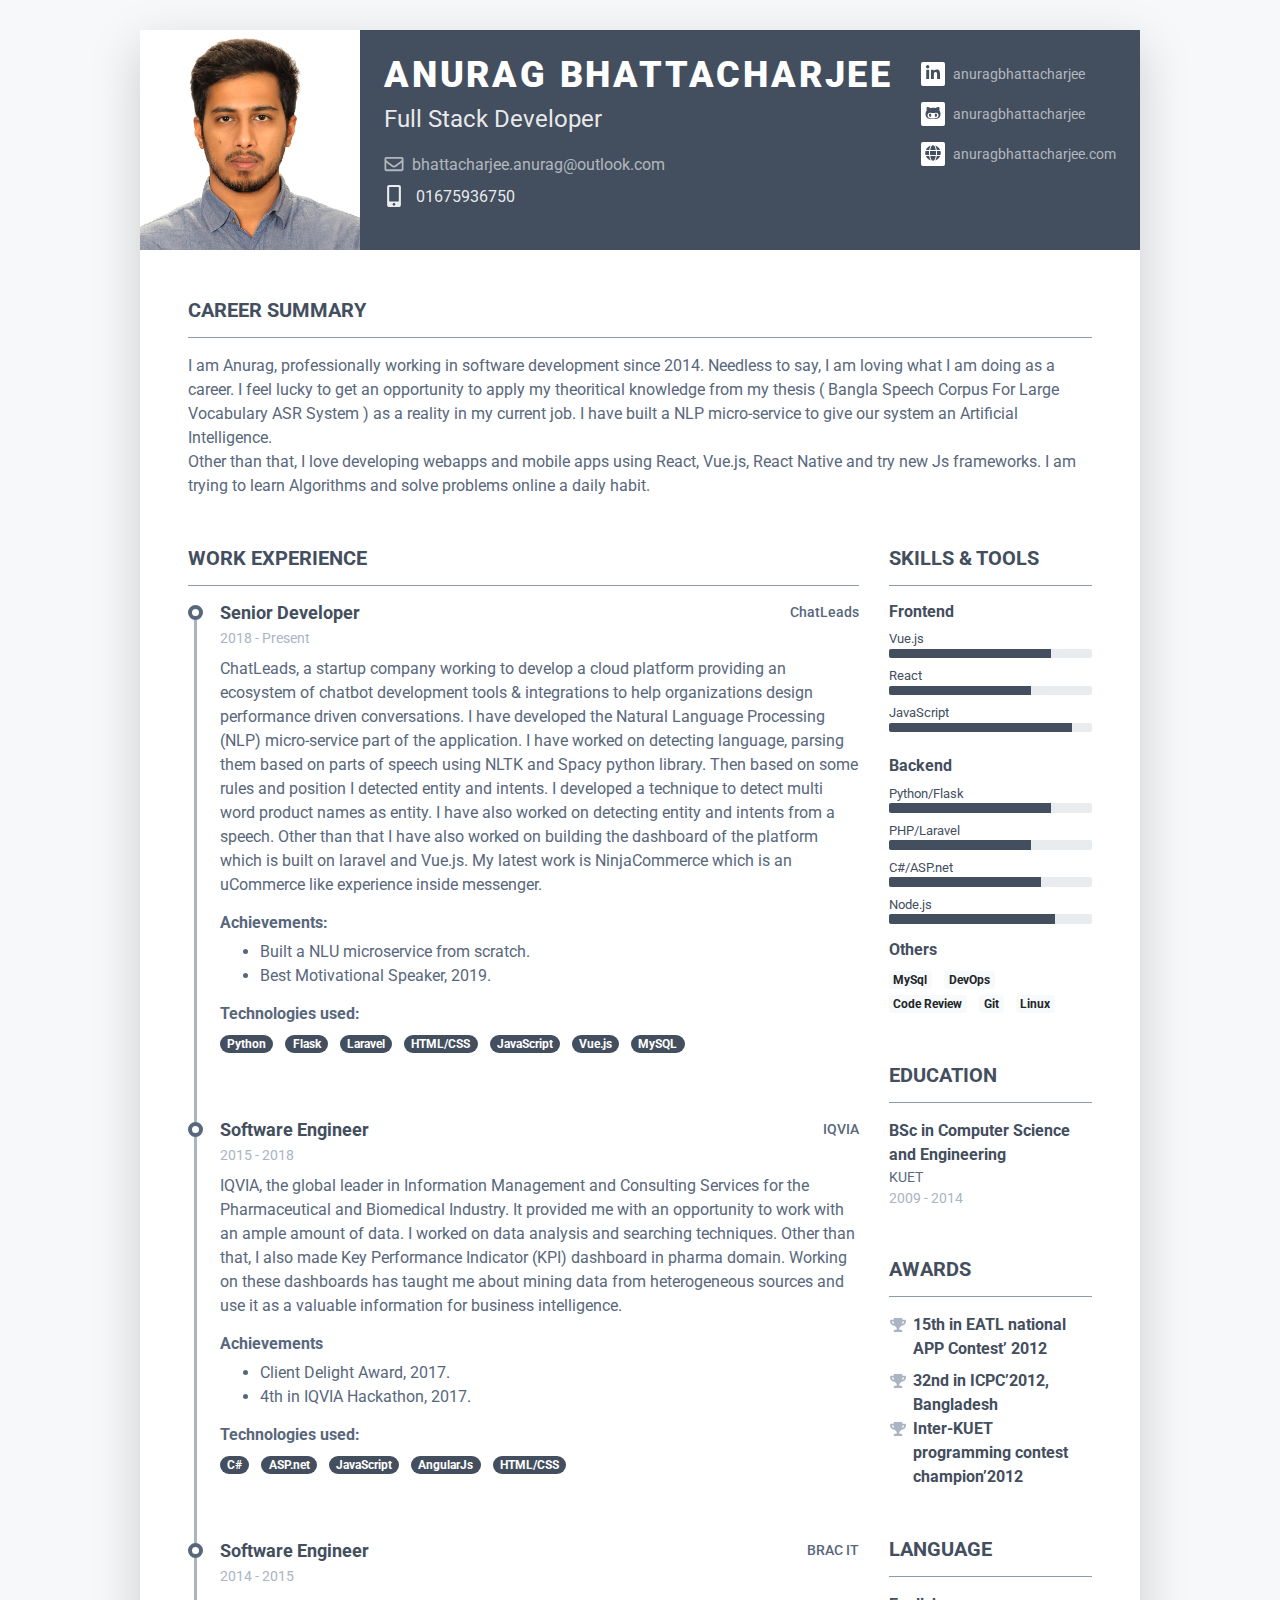
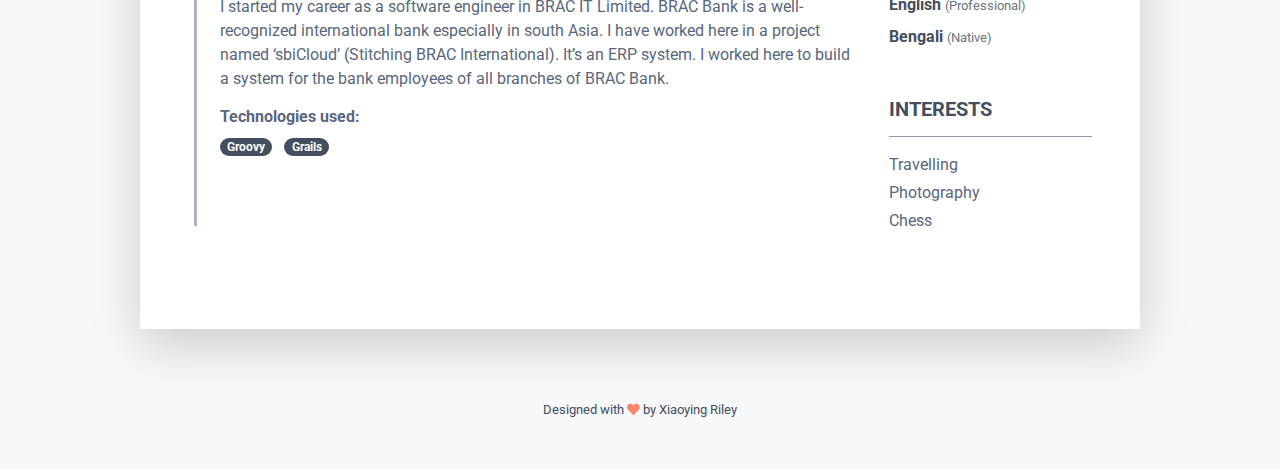
==== resume.html @ 062ff293 "My New Website" ====
<!DOCTYPE html>
<html lang="en">
  <head>
    <title>Anurag Bhattacharjee Resume</title>

    <!-- Meta -->
    <meta charset="utf-8" />
    <meta http-equiv="X-UA-Compatible" content="IE=edge" />
    <meta name="viewport" content="width=device-width, initial-scale=1.0" />
    <meta name="description" content="Responsive Resume Template" />
    <meta name="author" content="Xiaoying Riley at 3rd Wave Media" />
    <link rel="shortcut icon" href="favicon.ico" />

    <!-- Google Font -->
    <link
      href="https://fonts.googleapis.com/css?family=Roboto:300,400,500,700,900"
      rel="stylesheet"
    />

    <!-- FontAwesome JS-->
    <script defer src="/resume/assets/fontawesome/js/all.min.js"></script>

    <!-- Theme CSS -->
    <link
      id="theme-style"
      rel="stylesheet"
      href="/resume/assets/css/style.css"
    />


    <!-- <style>
      #download-button {
        background-color: #66cb8c;
        border-radius: 20px;
        cursor: pointer;
      } -->
    </style>
  </head>

  <body>
    <article class="resume-wrapper text-center position-relative">
      <div class="resume-wrapper-inner mx-auto text-left bg-white shadow-lg">
        <header class="resume-header pt-4 pt-md-0">
          <div class="media flex-column flex-md-row">
            <img
              class="mr-3 img-fluid picture mx-auto"
              src="/resume/assets/images/profile.jpeg"
              alt=""
            />
            <div
              class="media-body p-4 d-flex flex-column flex-md-row mx-auto mx-lg-0"
            >
              <div class="primary-info">
                <h1
                  class="name mt-0 mb-1 text-white text-uppercase text-uppercase"
                >
                  Anurag Bhattacharjee
                </h1>
                <div class="title mb-3">Full Stack Developer</div>
                <ul class="list-unstyled">
                  <li class="mb-2">
                    <a mailto="bhattacharjee.anurag@outlook.com"
                      ><i
                        class="far fa-envelope fa-fw mr-2"
                        data-fa-transform="grow-3"
                      ></i
                      >bhattacharjee.anurag@outlook.com</a
                    >
                  </li>
                  <li>
                    <i
                      class="fas fa-mobile-alt fa-fw mr-2"
                      data-fa-transform="grow-6"
                    ></i>
                    01675936750
                  </li>
                </ul>
              </div>
              <!--//primary-info-->
              <div class="secondary-info ml-md-auto mt-2">
                <ul class="resume-social list-unstyled">
                  <li class="mb-3">
                    <a href="linkedin.com/in/anuragbhattacharjee"
                      ><span class="fa-container text-center mr-2"
                        ><i class="fab fa-linkedin-in fa-fw"></i></span
                      >anuragbhattacharjee</a
                    >
                  </li>
                  <li class="mb-3">
                    <a href="github.com/anuragbhattacharjee"
                      ><span class="fa-container text-center mr-2"
                        ><i class="fab fa-github-alt fa-fw"></i></span
                      >anuragbhattacharjee</a
                    >
                  </li>
                  <li>
                    <a href="anuragbhattacharjee.com"
                      ><span class="fa-container text-center mr-2"
                        ><i class="fas fa-globe"></i></span
                      >anuragbhattacharjee.com</a
                    >
                  </li>
                </ul>
              </div>
              <!--//secondary-info-->
            </div>
            <!--//media-body-->
          </div>
          <!--//media-->
        </header>
        <div class="resume-body p-5">
          <section class="resume-section summary-section mb-5">
            <h2
              class="resume-section-title text-uppercase font-weight-bold pb-3 mb-3"
            >
              Career Summary
            </h2>
            <div class="resume-section-content">
              <p class="mb-0">
                I am Anurag, professionally working in software development
                since 2014. Needless to say, I am loving what I am doing as a
                career. I feel lucky to get an opportunity to apply my
                theoritical knowledge from my thesis ( Bangla Speech Corpus For
                Large Vocabulary ASR System ) as a reality in my current job. I
                have built a NLP micro-service to give our system an Artificial
                Intelligence. <br />Other than that, I love developing webapps
                and mobile apps using React, Vue.js, React Native and try new Js
                frameworks. I am trying to learn Algorithms and solve problems
                online a daily habit.
              </p>
            </div>
          </section>
          <!--//summary-section-->
          <div class="row">
            <div class="col-lg-9">
              <section class="resume-section experience-section mb-5">
                <h2
                  class="resume-section-title text-uppercase font-weight-bold pb-3 mb-3"
                >
                  Work Experience
                </h2>
                <div class="resume-section-content">
                  <div class="resume-timeline position-relative">
                    <article
                      class="resume-timeline-item position-relative pb-5"
                    >
                      <div class="resume-timeline-item-header mb-2">
                        <div class="d-flex flex-column flex-md-row">
                          <h3
                            class="resume-position-title font-weight-bold mb-1"
                          >
                            Senior Developer
                          </h3>
                          <div class="resume-company-name ml-auto">
                            ChatLeads
                          </div>
                        </div>
                        <!--//row-->
                        <div class="resume-position-time">2018 - Present</div>
                      </div>
                      <!--//resume-timeline-item-header-->
                      <div class="resume-timeline-item-desc">
                        <p>
                          ChatLeads, a startup company working to develop a
                          cloud platform providing an ecosystem of chatbot
                          development tools & integrations to help organizations
                          design performance driven conversations. I have
                          developed the Natural Language Processing (NLP)
                          micro-service part of the application. I have worked
                          on detecting language, parsing them based on parts of
                          speech using NLTK and Spacy python library. Then based
                          on some rules and position I detected entity and
                          intents. I developed a technique to detect multi word
                          product names as entity. I have also worked on
                          detecting entity and intents from a speech. Other than
                          that I have also worked on building the dashboard of
                          the platform which is built on laravel and Vue.js. My
                          latest work is NinjaCommerce which is an uCommerce
                          like experience inside messenger.
                        </p>
                        <h4
                          class="resume-timeline-item-desc-heading font-weight-bold"
                        >
                          Achievements:
                        </h4>
                        <!-- <p>
                          Praesentium voluptatum deleniti atque corrupti quos
                          dolores et quas molestias excepturi sint occaecati
                          cupiditate non provident.
                        </p> -->
                        <ul>
                          <li>
                            Built a NLU microservice from scratch.
                          </li>
                          <li>
                            Best Motivational Speaker, 2019.
                          </li>
                        </ul>
                        <h4
                          class="resume-timeline-item-desc-heading font-weight-bold"
                        >
                          Technologies used:
                        </h4>
                        <ul class="list-inline">
                          <li class="list-inline-item">
                            <span class="badge badge-primary badge-pill"
                              >Python</span
                            >
                          </li>
                          <li class="list-inline-item">
                            <span class="badge badge-primary badge-pill"
                              >Flask</span
                            >
                          </li>
                          <li class="list-inline-item">
                            <span class="badge badge-primary badge-pill"
                              >Laravel</span
                            >
                          </li>
                          <li class="list-inline-item">
                            <span class="badge badge-primary badge-pill"
                              >HTML/CSS</span
                            >
                          </li>
                          <li class="list-inline-item">
                            <span class="badge badge-primary badge-pill"
                              >JavaScript</span
                            >
                          </li>
                          <li class="list-inline-item">
                            <span class="badge badge-primary badge-pill"
                              >Vue.js</span
                            >
                          </li>
                          <li class="list-inline-item">
                            <span class="badge badge-primary badge-pill"
                              >MySQL</span
                            >
                          </li>
                        </ul>
                      </div>
                      <!--//resume-timeline-item-desc-->
                    </article>
                    <!--//resume-timeline-item-->

                    <article
                      class="resume-timeline-item position-relative pb-5"
                    >
                      <div class="resume-timeline-item-header mb-2">
                        <div class="d-flex flex-column flex-md-row">
                          <h3
                            class="resume-position-title font-weight-bold mb-1"
                          >
                            Software Engineer
                          </h3>
                          <div class="resume-company-name ml-auto">IQVIA</div>
                        </div>
                        <!--//row-->
                        <div class="resume-position-time">2015 - 2018</div>
                      </div>
                      <!--//resume-timeline-item-header-->
                      <div class="resume-timeline-item-desc">
                        <p>
                          IQVIA, the global leader in Information Management and
                          Consulting Services for the Pharmaceutical and
                          Biomedical Industry. It provided me with an
                          opportunity to work with an ample amount of data. I
                          worked on data analysis and searching techniques.
                          Other than that, I also made Key Performance Indicator
                          (KPI) dashboard in pharma domain. Working on these
                          dashboards has taught me about mining data from
                          heterogeneous sources and use it as a valuable
                          information for business intelligence.
                        </p>
                        <h4
                          class="resume-timeline-item-desc-heading font-weight-bold"
                        >
                          Achievements
                        </h4>
                        <ul>
                          <li>
                            Client Delight Award, 2017.
                          </li>
                          <li>
                            4th in IQVIA Hackathon, 2017.
                          </li>
                        </ul>
                        <h4
                          class="resume-timeline-item-desc-heading font-weight-bold"
                        >
                          Technologies used:
                        </h4>
                        <ul class="list-inline">
                          <li class="list-inline-item">
                            <span class="badge badge-primary badge-pill"
                              >C#</span
                            >
                          </li>
                          <li class="list-inline-item">
                            <span class="badge badge-primary badge-pill"
                              >ASP.net</span
                            >
                          </li>
                          <li class="list-inline-item">
                            <span class="badge badge-primary badge-pill"
                              >JavaScript</span
                            >
                          </li>
                          <li class="list-inline-item">
                            <span class="badge badge-primary badge-pill"
                              >AngularJs</span
                            >
                          </li>
                          <li class="list-inline-item">
                            <span class="badge badge-primary badge-pill"
                              >HTML/CSS</span
                            >
                          </li>
                        </ul>
                      </div>
                      <!--//resume-timeline-item-desc-->
                    </article>
                    <!--//resume-timeline-item-->

                    <article
                      class="resume-timeline-item position-relative pb-5"
                    >
                      <div class="resume-timeline-item-header mb-2">
                        <div class="d-flex flex-column flex-md-row">
                          <h3
                            class="resume-position-title font-weight-bold mb-1"
                          >
                            Software Engineer
                          </h3>
                          <div class="resume-company-name ml-auto">
                            BRAC IT
                          </div>
                        </div>
                        <!--//row-->
                        <div class="resume-position-time">2014 - 2015</div>
                      </div>
                      <!--//resume-timeline-item-header-->
                      <div class="resume-timeline-item-desc">
                        <p>
                          I started my career as a software engineer in BRAC IT
                          Limited. BRAC Bank is a well-recognized international
                          bank especially in south Asia. I have worked here in a
                          project named ‘sbiCloud’ (Stitching BRAC
                          International). It’s an ERP system. I worked here to
                          build a system for the bank employees of all branches
                          of BRAC Bank.
                        </p>
                        <h4
                          class="resume-timeline-item-desc-heading font-weight-bold"
                        >
                          Technologies used:
                        </h4>
                        <ul class="list-inline">
                          <li class="list-inline-item">
                            <span class="badge badge-primary badge-pill"
                              >Groovy</span
                            >
                          </li>
                          <li class="list-inline-item">
                            <span class="badge badge-primary badge-pill"
                              >Grails</span
                            >
                          </li>
                        </ul>
                      </div>
                      <!--//resume-timeline-item-desc-->
                    </article>

                    <!--//resume-timeline-item-->
                  </div>
                  <!--//resume-timeline-->
                </div>
              </section>
              <!--//experience-section-->
            </div>
            <div class="col-lg-3">
              <section class="resume-section skills-section mb-5">
                <h2
                  class="resume-section-title text-uppercase font-weight-bold pb-3 mb-3"
                >
                  Skills &amp; Tools
                </h2>
                <div class="resume-section-content">
                  <div class="resume-skill-item">
                    <h4 class="resume-skills-cat font-weight-bold">Frontend</h4>
                    <ul class="list-unstyled mb-4">
                      <li class="mb-2">
                        <div class="resume-skill-name">Vue.js</div>
                        <div class="progress resume-progress">
                          <div
                            class="progress-bar theme-progress-bar-dark"
                            role="progressbar"
                            style="width: 80%;"
                            aria-valuenow="25"
                            aria-valuemin="0"
                            aria-valuemax="100"
                          ></div>
                        </div>
                      </li>
                      <li class="mb-2">
                        <div class="resume-skill-name">React</div>
                        <div class="progress resume-progress">
                          <div
                            class="progress-bar theme-progress-bar-dark"
                            role="progressbar"
                            style="width: 70%;"
                            aria-valuenow="25"
                            aria-valuemin="0"
                            aria-valuemax="100"
                          ></div>
                        </div>
                      </li>
                      <li class="mb-2">
                        <div class="resume-skill-name">JavaScript</div>
                        <div class="progress resume-progress">
                          <div
                            class="progress-bar theme-progress-bar-dark"
                            role="progressbar"
                            style="width: 90%;"
                            aria-valuenow="25"
                            aria-valuemin="0"
                            aria-valuemax="100"
                          ></div>
                        </div>
                      </li>
                    </ul>
                  </div>
                  <!--//resume-skill-item-->

                  <div class="resume-skill-item">
                    <h4 class="resume-skills-cat font-weight-bold">Backend</h4>
                    <ul class="list-unstyled">
                      <li class="mb-2">
                        <div class="resume-skill-name">Python/Flask</div>
                        <div class="progress resume-progress">
                          <div
                            class="progress-bar theme-progress-bar-dark"
                            role="progressbar"
                            style="width: 80%;"
                            aria-valuenow="25"
                            aria-valuemin="0"
                            aria-valuemax="100"
                          ></div>
                        </div>
                      </li>
                      <li class="mb-2">
                        <div class="resume-skill-name">PHP/Laravel</div>
                        <div class="progress resume-progress">
                          <div
                            class="progress-bar theme-progress-bar-dark"
                            role="progressbar"
                            style="width: 70%;"
                            aria-valuenow="25"
                            aria-valuemin="0"
                            aria-valuemax="100"
                          ></div>
                        </div>
                      </li>
                      <li class="mb-2">
                        <div class="resume-skill-name">C#/ASP.net</div>
                        <div class="progress resume-progress">
                          <div
                            class="progress-bar theme-progress-bar-dark"
                            role="progressbar"
                            style="width: 75%;"
                            aria-valuenow="25"
                            aria-valuemin="0"
                            aria-valuemax="100"
                          ></div>
                        </div>
                      </li>
                      <li class="mb-2">
                        <div class="resume-skill-name">Node.js</div>
                        <div class="progress resume-progress">
                          <div
                            class="progress-bar theme-progress-bar-dark"
                            role="progressbar"
                            style="width: 82%;"
                            aria-valuenow="25"
                            aria-valuemin="0"
                            aria-valuemax="100"
                          ></div>
                        </div>
                      </li>
                    </ul>
                  </div>
                  <!--//resume-skill-item-->

                  <div class="resume-skill-item">
                    <h4 class="resume-skills-cat font-weight-bold">Others</h4>
                    <ul class="list-inline">
                      <li class="list-inline-item">
                        <span class="badge badge-light">MySql</span>
                      </li>
                      <li class="list-inline-item">
                        <span class="badge badge-light">DevOps</span>
                      </li>
                      <li class="list-inline-item">
                        <span class="badge badge-light">Code Review</span>
                      </li>
                      <li class="list-inline-item">
                        <span class="badge badge-light">Git</span>
                      </li>
                      <li class="list-inline-item">
                        <span class="badge badge-light">Linux</span>
                      </li>
                    </ul>
                  </div>
                  <!--//resume-skill-item-->
                </div>
                <!--resume-section-content-->
              </section>
              <!--//skills-section-->
              <section class="resume-section education-section mb-5">
                <h2
                  class="resume-section-title text-uppercase font-weight-bold pb-3 mb-3"
                >
                  Education
                </h2>
                <div class="resume-section-content">
                  <ul class="list-unstyled">
                    <li>
                      <div class="resume-degree font-weight-bold">
                        BSc in Computer Science and Engineering
                      </div>
                      <div class="resume-degree-org">
                        KUET
                      </div>
                      <div class="resume-degree-time">2009 - 2014</div>
                    </li>
                  </ul>
                </div>
              </section>
              <!--//education-section-->
              <section class="resume-section reference-section mb-5">
                <h2
                  class="resume-section-title text-uppercase font-weight-bold pb-3 mb-3"
                >
                  Awards
                </h2>
                <div class="resume-section-content">
                  <ul class="list-unstyled resume-awards-list">
                    <li class="mb-2 pl-4 position-relative">
                      <i
                        class="resume-award-icon fas fa-trophy position-absolute"
                        data-fa-transform="shrink-2"
                      ></i>
                      <div class="resume-award-name">
                        15th in EATL national APP Contest’ 2012
                      </div>
                    </li>
                    <li class="mb-0 pl-4 position-relative">
                      <i
                        class="resume-award-icon fas fa-trophy position-absolute"
                        data-fa-transform="shrink-2"
                      ></i>
                      <div class="resume-award-name">
                        32nd in ICPC’2012, Bangladesh
                      </div>
                    </li>
                    <li class="mb-0 pl-4 position-relative">
                      <i
                        class="resume-award-icon fas fa-trophy position-absolute"
                        data-fa-transform="shrink-2"
                      ></i>
                      <div class="resume-award-name">
                        Inter-KUET programming contest champion’2012
                      </div>
                    </li>
                  </ul>
                </div>
              </section>
              <!--//interests-section-->
              <section class="resume-section language-section mb-5">
                <h2
                  class="resume-section-title text-uppercase font-weight-bold pb-3 mb-3"
                >
                  Language
                </h2>
                <div class="resume-section-content">
                  <ul class="list-unstyled resume-lang-list">
                    <li class="mb-2">
                      <span class="resume-lang-name font-weight-bold"
                        >English</span
                      >
                      <small class="text-muted font-weight-normal"
                        >(Professional)</small
                      >
                    </li>
                    <li class="mb-2 align-middle">
                      <span class="resume-lang-name font-weight-bold"
                        >Bengali</span
                      >
                      <small class="text-muted font-weight-normal"
                        >(Native)</small
                      >
                    </li>
                  </ul>
                </div>
              </section>
              <!--//language-section-->
              <section class="resume-section interests-section mb-5">
                <h2
                  class="resume-section-title text-uppercase font-weight-bold pb-3 mb-3"
                >
                  Interests
                </h2>
                <div class="resume-section-content">
                  <ul class="list-unstyled">
                    <li class="mb-1">Travelling</li>
                    <li class="mb-1">Photography</li>
                    <li class="mb-1">Chess</li>
                  </ul>
                </div>
              </section>
              <!--//interests-section-->
            </div>
          </div>
          <!--//row-->
        </div>
        <!--//resume-body-->
      </div>
    </article>
    <!-- <div class="text-center pt-2 pb-5" id="download-button-div">
      <button id="download-button" class="btn" onclick="downloadPdf()">
        <i class="fas fa-download"></i> Download
      </button>
    </div> -->

    <footer class="footer text-center pt-2 pb-5" id="footer-div">
      <!--/* This template is free as long as you keep the footer attribution link. If you'd like to use the template without the attribution link, you can buy the commercial license via our website: themes.3rdwavemedia.com Thank you for your support. :) */-->
      <small class="copyright"
        >Designed with <i class="fas fa-heart"></i> by
        <a href="http://themes.3rdwavemedia.com" target="_blank"
          >Xiaoying Riley</a
        >
      </small>
    </footer>
  </body>
</html>
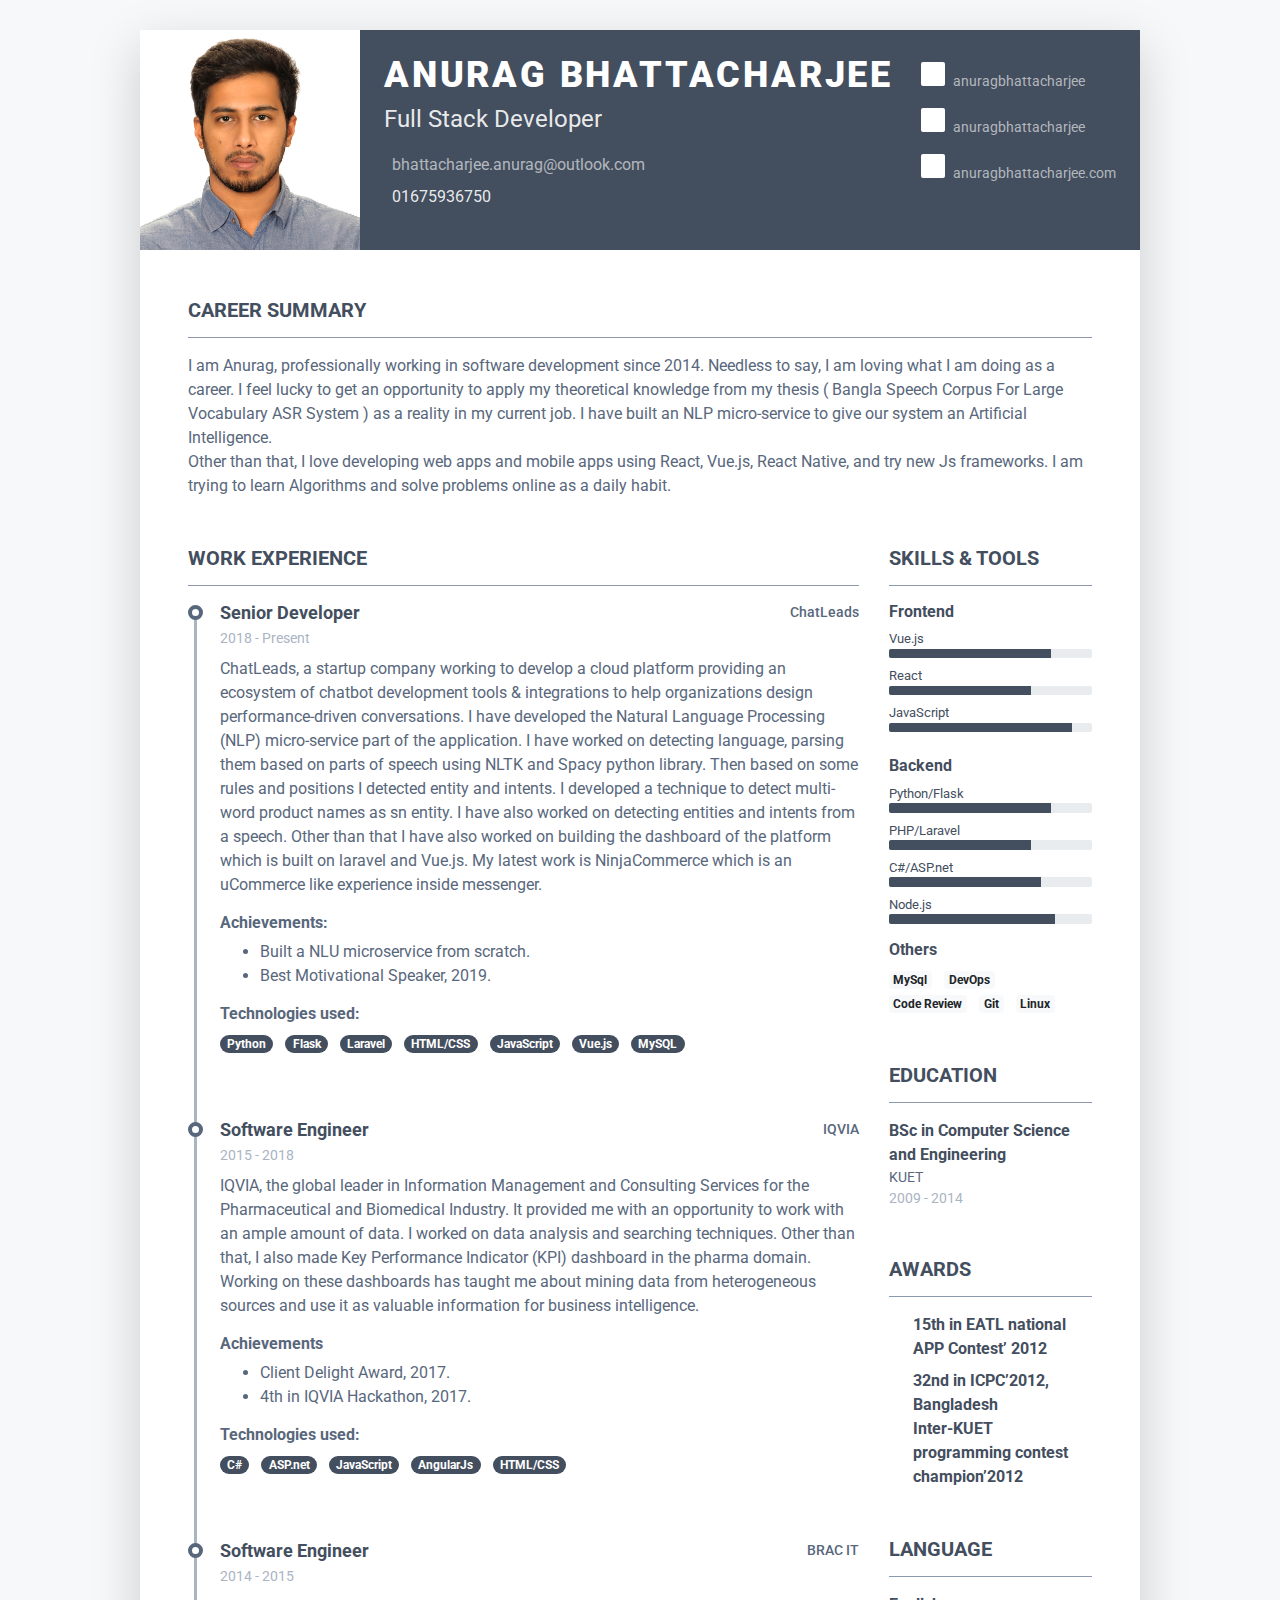
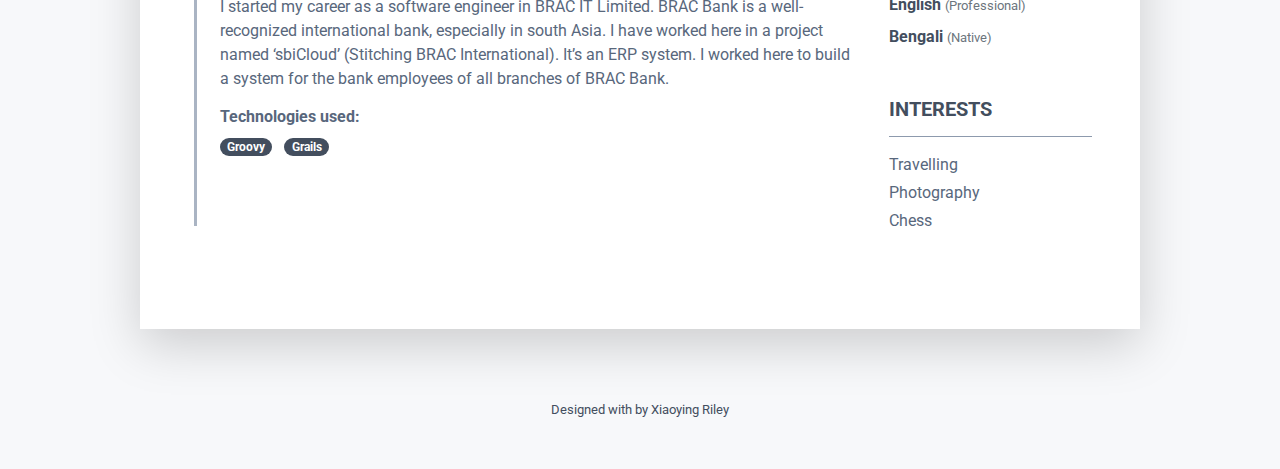
==== commit 0ddb33ba: "Spelling Mistake Changes" ====
--- a/resume.html
+++ b/resume.html
@@ -120,13 +120,13 @@
                 I am Anurag, professionally working in software development
                 since 2014. Needless to say, I am loving what I am doing as a
                 career. I feel lucky to get an opportunity to apply my
-                theoritical knowledge from my thesis ( Bangla Speech Corpus For
+                theoretical knowledge from my thesis ( Bangla Speech Corpus For
                 Large Vocabulary ASR System ) as a reality in my current job. I
-                have built a NLP micro-service to give our system an Artificial
-                Intelligence. <br />Other than that, I love developing webapps
-                and mobile apps using React, Vue.js, React Native and try new Js
+                have built an NLP micro-service to give our system an Artificial
+                Intelligence. <br />Other than that, I love developing web apps
+                and mobile apps using React, Vue.js, React Native, and try new Js
                 frameworks. I am trying to learn Algorithms and solve problems
-                online a daily habit.
+                online as a daily habit.
               </p>
             </div>
           </section>
@@ -164,15 +164,15 @@
                           ChatLeads, a startup company working to develop a
                           cloud platform providing an ecosystem of chatbot
                           development tools & integrations to help organizations
-                          design performance driven conversations. I have
+                          design performance-driven conversations. I have
                           developed the Natural Language Processing (NLP)
                           micro-service part of the application. I have worked
                           on detecting language, parsing them based on parts of
                           speech using NLTK and Spacy python library. Then based
-                          on some rules and position I detected entity and
-                          intents. I developed a technique to detect multi word
-                          product names as entity. I have also worked on
-                          detecting entity and intents from a speech. Other than
+                          on some rules and positions I detected entity and
+                          intents. I developed a technique to detect multi-word
+                          product names as sn entity. I have also worked on
+                          detecting entities and intents from a speech. Other than
                           that I have also worked on building the dashboard of
                           the platform which is built on laravel and Vue.js. My
                           latest work is NinjaCommerce which is an uCommerce
@@ -267,9 +267,9 @@
                           opportunity to work with an ample amount of data. I
                           worked on data analysis and searching techniques.
                           Other than that, I also made Key Performance Indicator
-                          (KPI) dashboard in pharma domain. Working on these
+                          (KPI) dashboard in the pharma domain. Working on these
                           dashboards has taught me about mining data from
-                          heterogeneous sources and use it as a valuable
+                          heterogeneous sources and use it as valuable
                           information for business intelligence.
                         </p>
                         <h4
@@ -344,7 +344,7 @@
                         <p>
                           I started my career as a software engineer in BRAC IT
                           Limited. BRAC Bank is a well-recognized international
-                          bank especially in south Asia. I have worked here in a
+                          bank, especially in south Asia. I have worked here in a
                           project named ‘sbiCloud’ (Stitching BRAC
                           International). It’s an ERP system. I worked here to
                           build a system for the bank employees of all branches
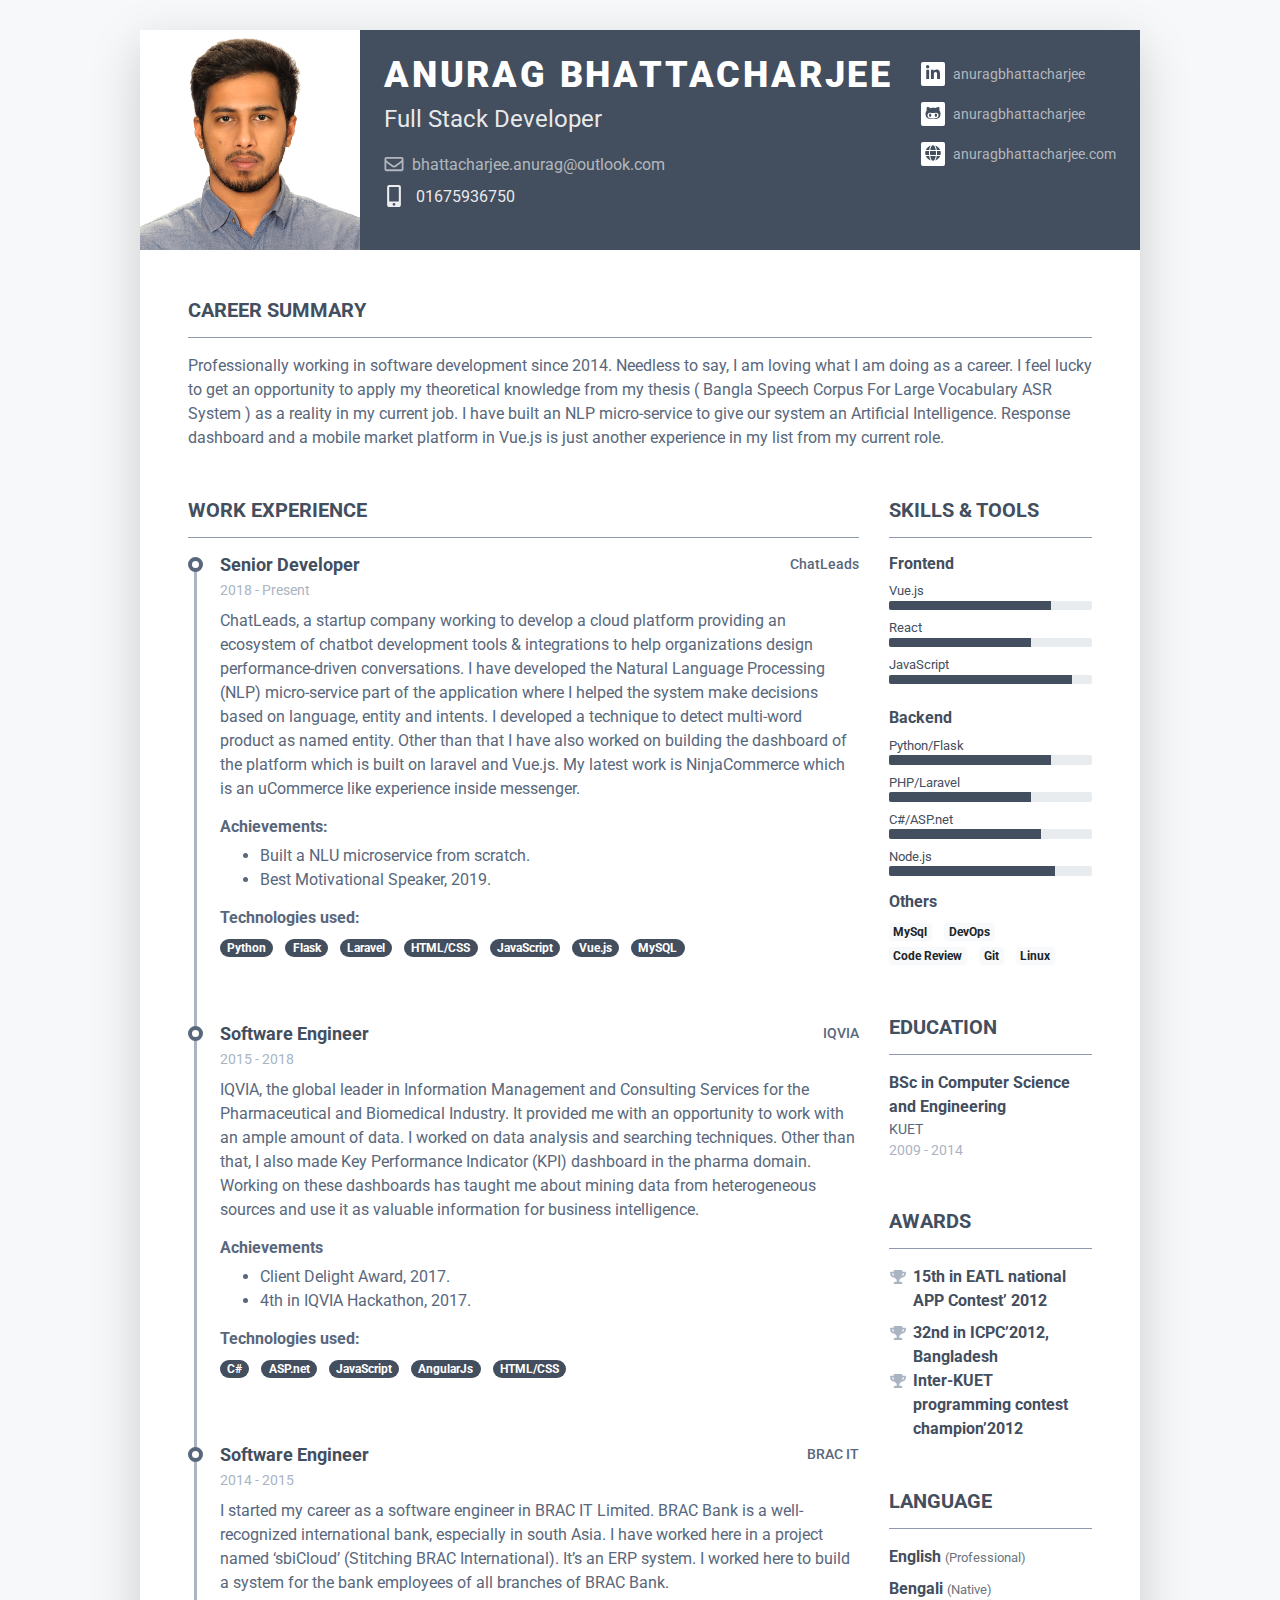
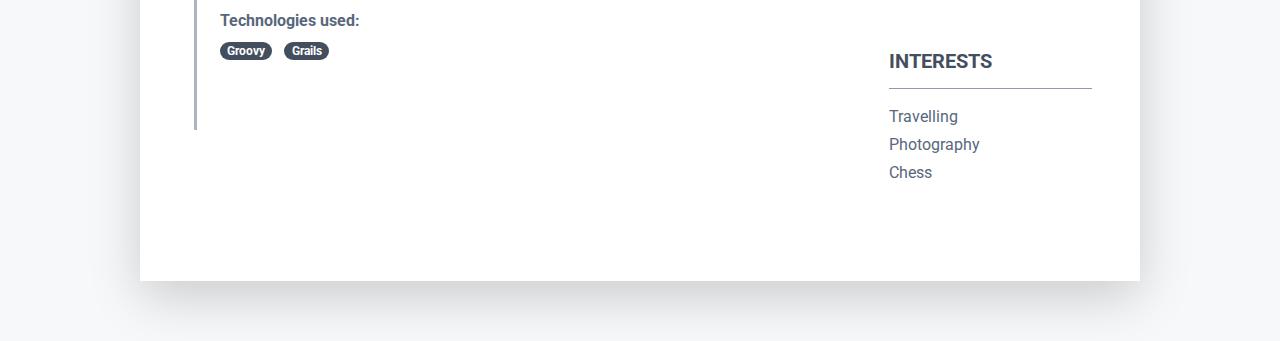
==== commit bc5bffea: "Blog and project changes" ====
--- a/resume.html
+++ b/resume.html
@@ -117,16 +117,11 @@
             </h2>
             <div class="resume-section-content">
               <p class="mb-0">
-                I am Anurag, professionally working in software development
-                since 2014. Needless to say, I am loving what I am doing as a
-                career. I feel lucky to get an opportunity to apply my
-                theoretical knowledge from my thesis ( Bangla Speech Corpus For
-                Large Vocabulary ASR System ) as a reality in my current job. I
-                have built an NLP micro-service to give our system an Artificial
-                Intelligence. <br />Other than that, I love developing web apps
-                and mobile apps using React, Vue.js, React Native, and try new Js
-                frameworks. I am trying to learn Algorithms and solve problems
-                online as a daily habit.
+                Professionally working in software development since 2014. Needless to say, I am loving what I am doing as a career. I
+                feel lucky to get an opportunity to apply my theoretical knowledge from my thesis ( Bangla Speech Corpus For Large
+                Vocabulary ASR System ) as a reality in my current job. I have built an NLP micro-service to give our system an
+                Artificial Intelligence. Response dashboard and a mobile market platform in Vue.js is just another experience in my list
+                from my current role.
               </p>
             </div>
           </section>
@@ -161,22 +156,12 @@
                       <!--//resume-timeline-item-header-->
                       <div class="resume-timeline-item-desc">
                         <p>
-                          ChatLeads, a startup company working to develop a
-                          cloud platform providing an ecosystem of chatbot
-                          development tools & integrations to help organizations
-                          design performance-driven conversations. I have
-                          developed the Natural Language Processing (NLP)
-                          micro-service part of the application. I have worked
-                          on detecting language, parsing them based on parts of
-                          speech using NLTK and Spacy python library. Then based
-                          on some rules and positions I detected entity and
-                          intents. I developed a technique to detect multi-word
-                          product names as sn entity. I have also worked on
-                          detecting entities and intents from a speech. Other than
-                          that I have also worked on building the dashboard of
-                          the platform which is built on laravel and Vue.js. My
-                          latest work is NinjaCommerce which is an uCommerce
-                          like experience inside messenger.
+                          ChatLeads, a startup company working to develop a cloud platform providing an ecosystem of chatbot development tools &
+                          integrations to help organizations design performance-driven conversations. I have developed the Natural Language
+                          Processing (NLP) micro-service part of the application where I helped the system make decisions based on language,
+                          entity and intents. I developed a technique to detect multi-word product as named entity. Other than that I have also
+                          worked on building the dashboard of the platform which is built on laravel and Vue.js. My latest work is NinjaCommerce
+                          which is an uCommerce like experience inside messenger.
                         </p>
                         <h4
                           class="resume-timeline-item-desc-heading font-weight-bold"
@@ -632,14 +617,13 @@
       </button>
     </div> -->
 
-    <footer class="footer text-center pt-2 pb-5" id="footer-div">
-      <!--/* This template is free as long as you keep the footer attribution link. If you'd like to use the template without the attribution link, you can buy the commercial license via our website: themes.3rdwavemedia.com Thank you for your support. :) */-->
+    <!-- <footer class="footer text-center pt-2 pb-5" id="footer-div">
       <small class="copyright"
         >Designed with <i class="fas fa-heart"></i> by
         <a href="http://themes.3rdwavemedia.com" target="_blank"
           >Xiaoying Riley</a
         >
       </small>
-    </footer>
+    </footer> -->
   </body>
 </html>
